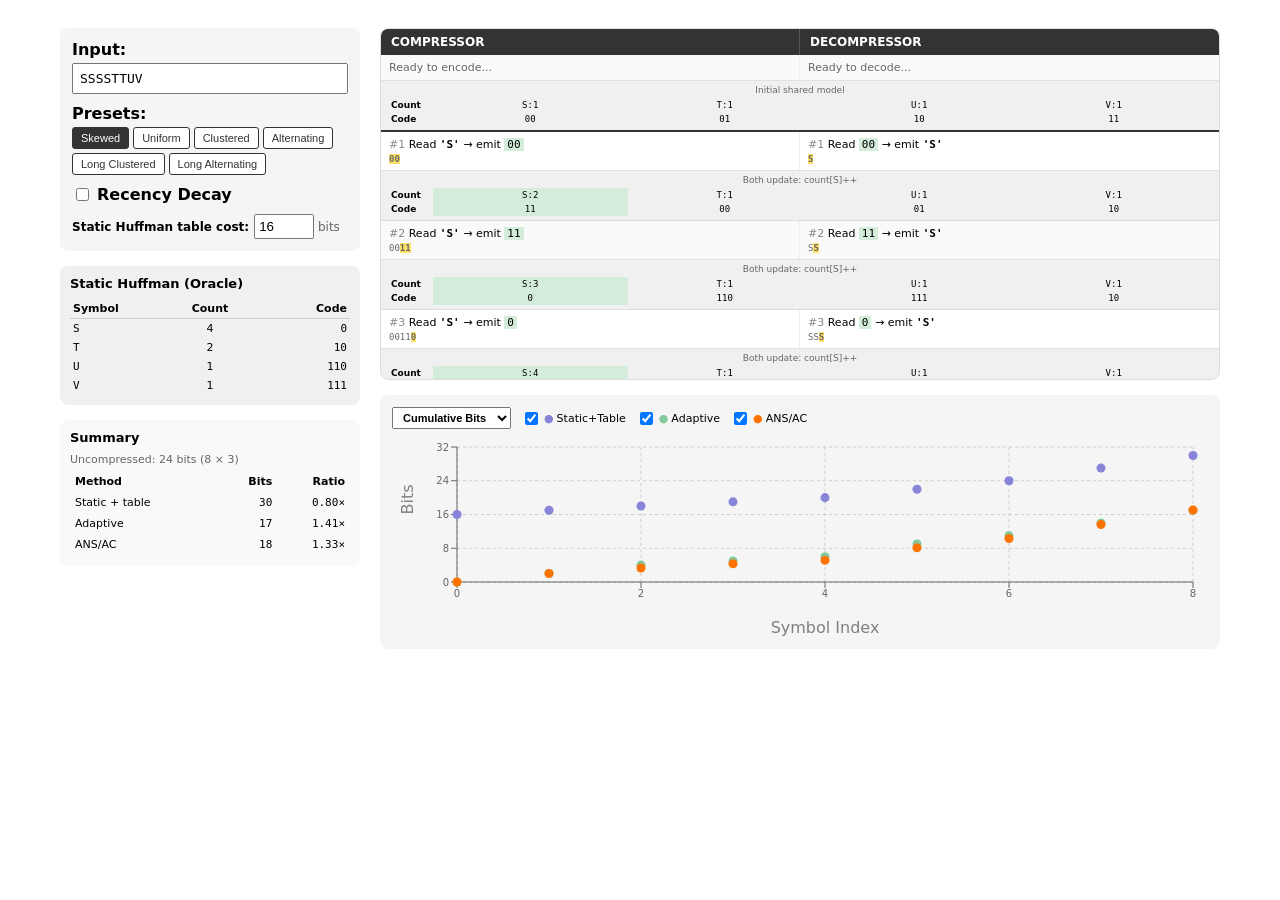
==== compression-viz/index.html @ 817ab871 "added visualization for adaptive huffman for meeting" ====
<!DOCTYPE html>
<html lang="en">
  <head>
    <meta charset="UTF-8" />
    <meta name="viewport" content="width=device-width, initial-scale=1.0" />
    <title>Adaptive Huffman Visualization</title>
    <script type="module" crossorigin src="/compression-viz/assets/index-W7mDSTbH.js"></script>
  </head>
  <body>
    <div id="root"></div>
  </body>
</html>
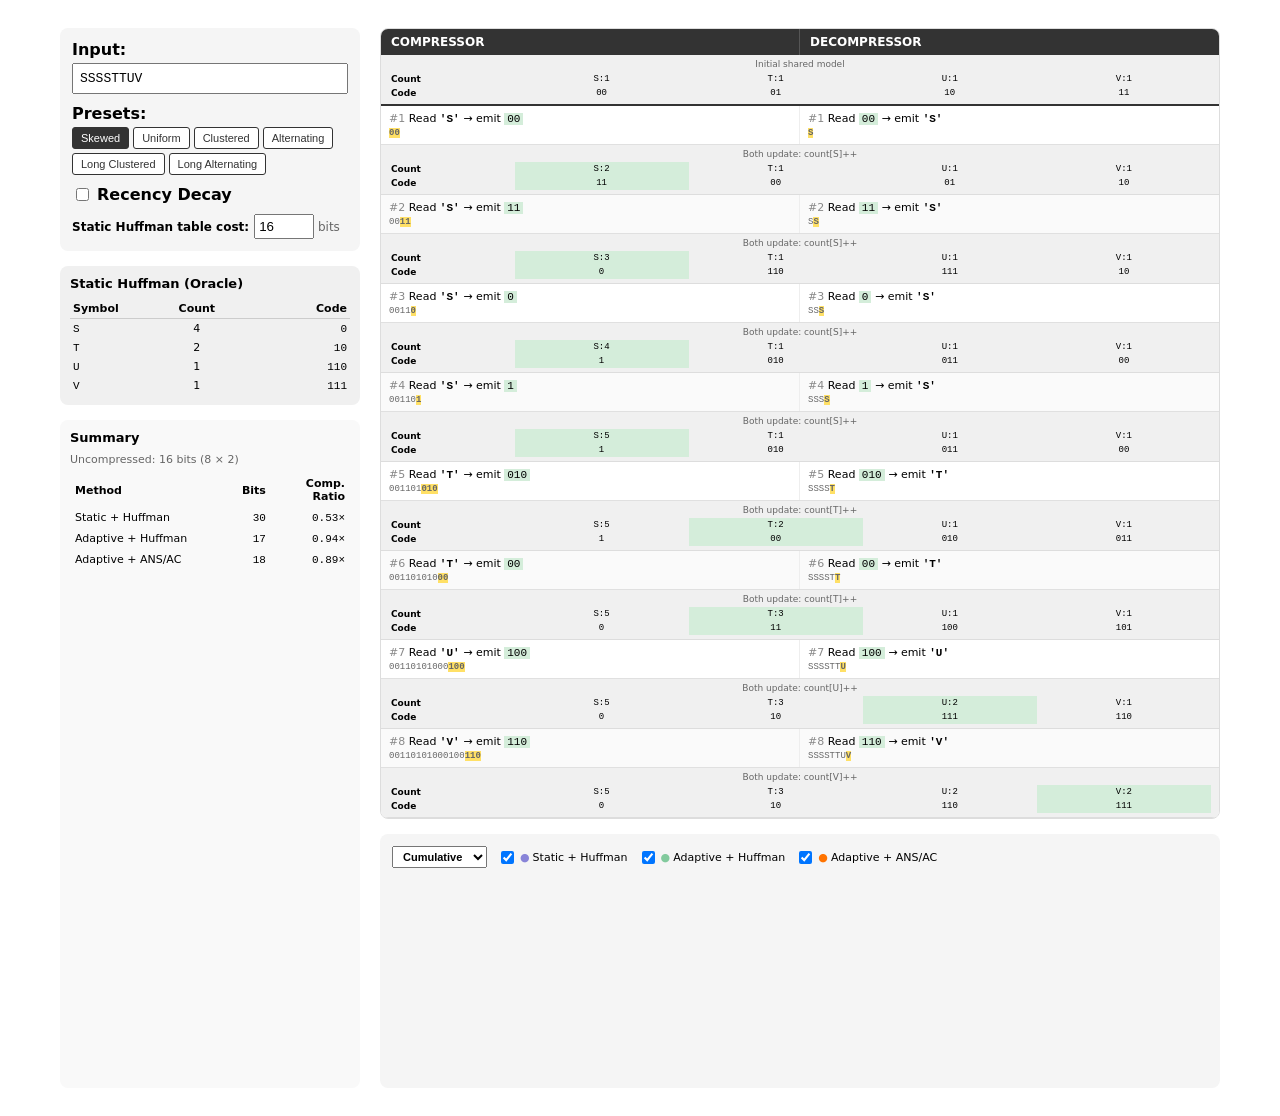
==== commit be6e1759: "updated visualization to fix peeves." ====
--- a/compression-viz/index.html
+++ b/compression-viz/index.html
@@ -4,7 +4,7 @@
     <meta charset="UTF-8" />
     <meta name="viewport" content="width=device-width, initial-scale=1.0" />
     <title>Adaptive Huffman Visualization</title>
-    <script type="module" crossorigin src="/compression-viz/assets/index-W7mDSTbH.js"></script>
+    <script type="module" crossorigin src="/compression-viz/assets/index-DNrYWA7s.js"></script>
   </head>
   <body>
     <div id="root"></div>
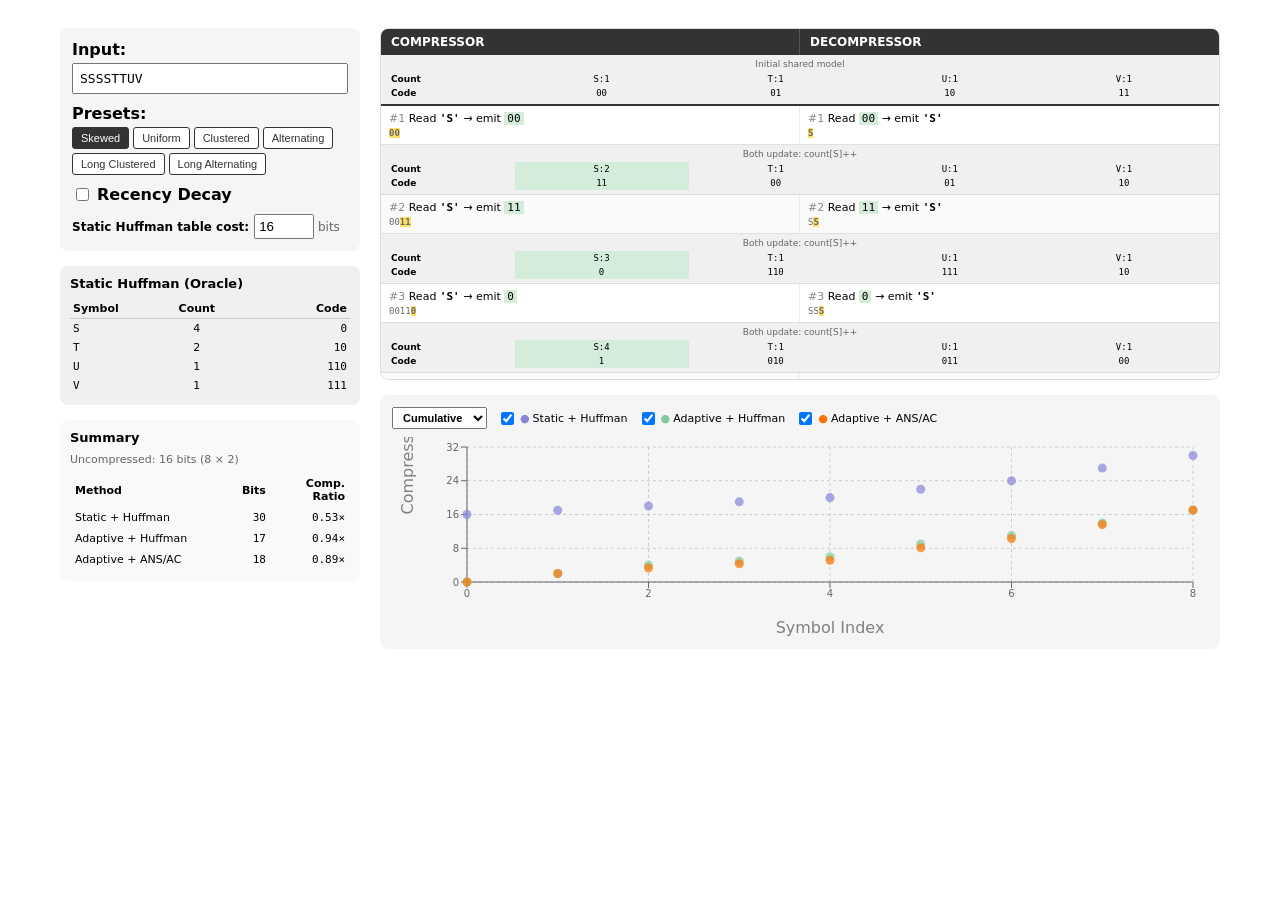
==== commit cd476004: "fixed bugs with layout." ====
--- a/compression-viz/index.html
+++ b/compression-viz/index.html
@@ -4,7 +4,7 @@
     <meta charset="UTF-8" />
     <meta name="viewport" content="width=device-width, initial-scale=1.0" />
     <title>Adaptive Huffman Visualization</title>
-    <script type="module" crossorigin src="/compression-viz/assets/index-DNrYWA7s.js"></script>
+    <script type="module" crossorigin src="/compression-viz/assets/index-KgJOQcyf.js"></script>
   </head>
   <body>
     <div id="root"></div>
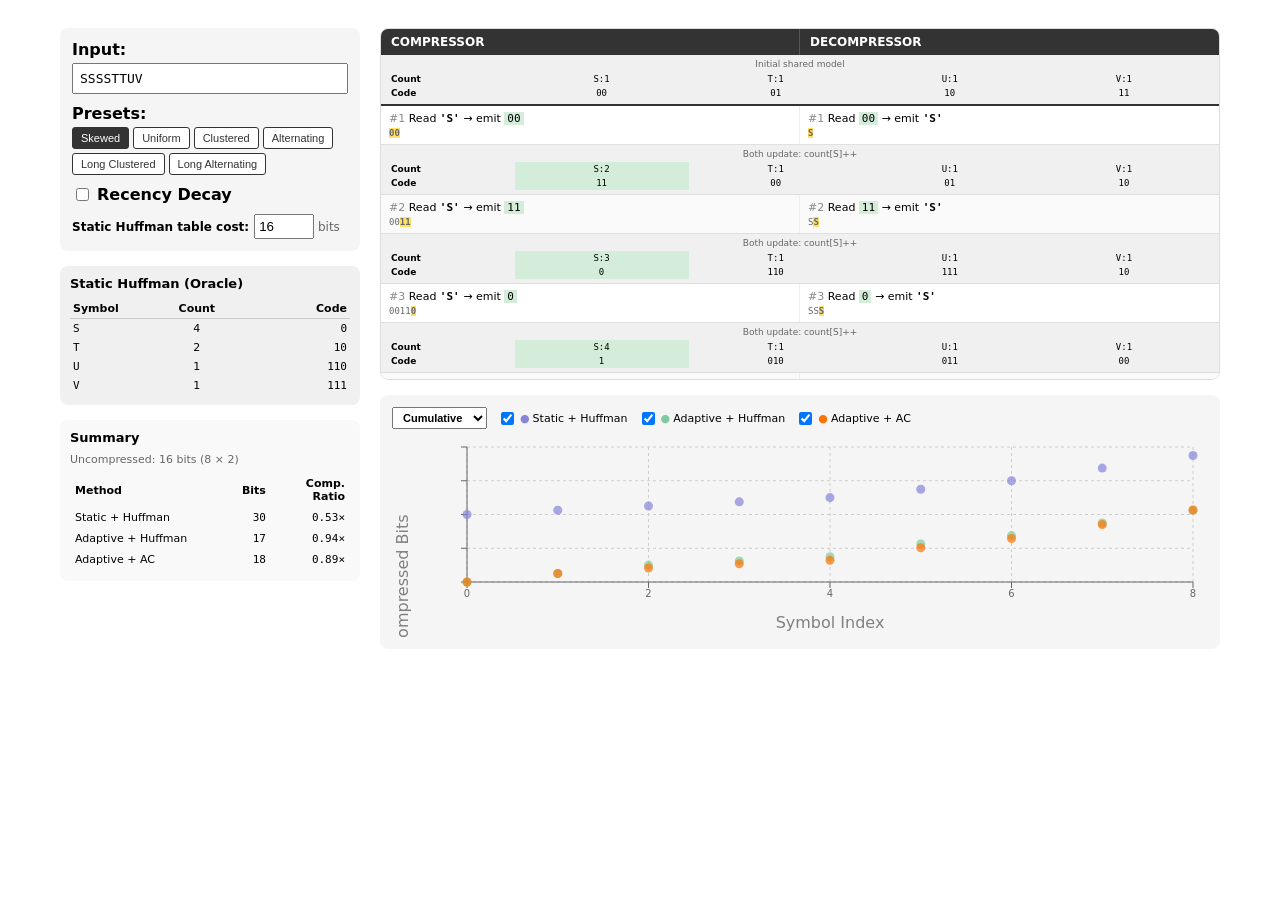
==== commit a65012ba: "polish" ====
--- a/compression-viz/index.html
+++ b/compression-viz/index.html
@@ -4,7 +4,7 @@
     <meta charset="UTF-8" />
     <meta name="viewport" content="width=device-width, initial-scale=1.0" />
     <title>Adaptive Huffman Visualization</title>
-    <script type="module" crossorigin src="/compression-viz/assets/index-KgJOQcyf.js"></script>
+    <script type="module" crossorigin src="/compression-viz/assets/index-B8ceDWiL.js"></script>
   </head>
   <body>
     <div id="root"></div>
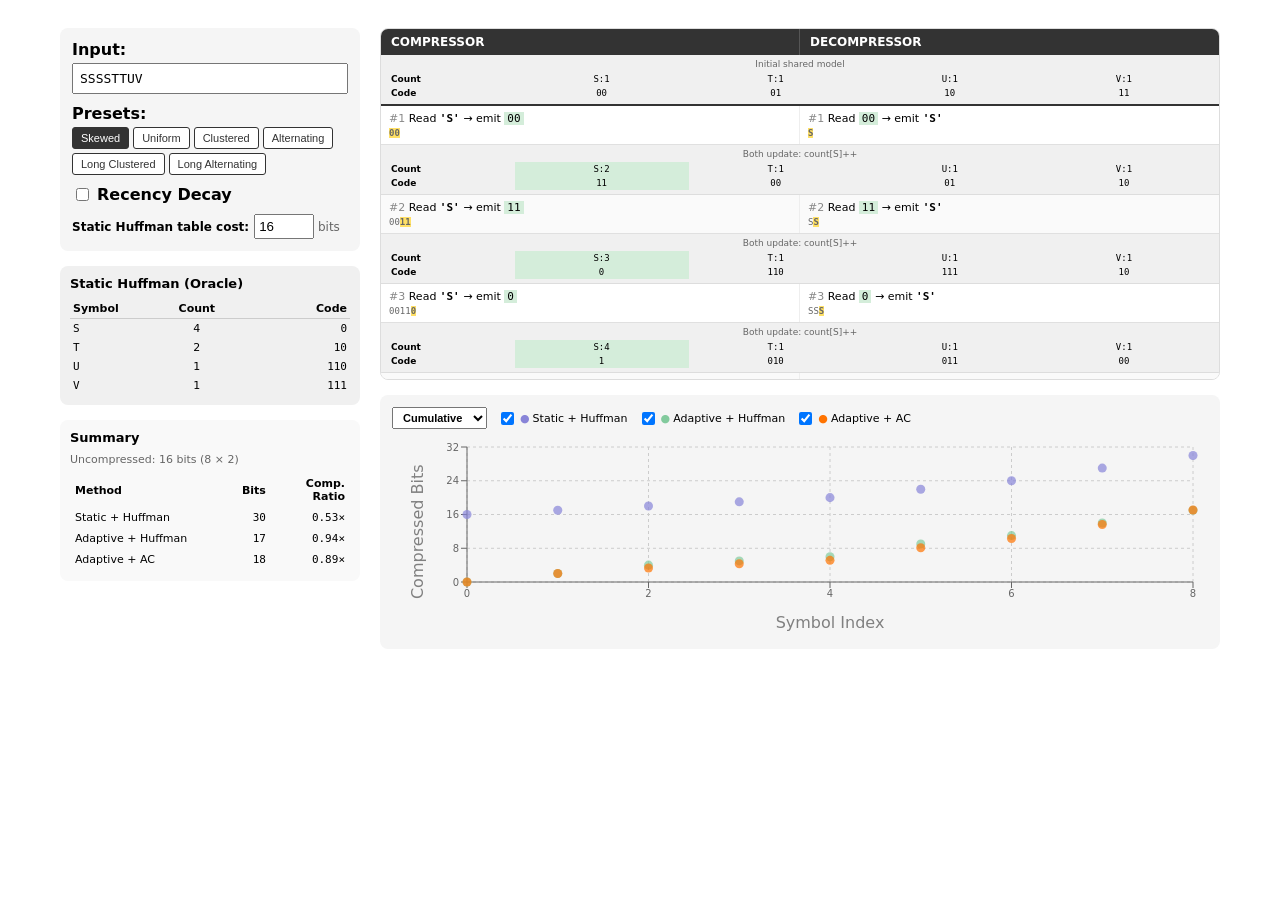
==== commit 066c8cf5: "forgot to rebuild" ====
--- a/compression-viz/index.html
+++ b/compression-viz/index.html
@@ -4,7 +4,7 @@
     <meta charset="UTF-8" />
     <meta name="viewport" content="width=device-width, initial-scale=1.0" />
     <title>Adaptive Huffman Visualization</title>
-    <script type="module" crossorigin src="/compression-viz/assets/index-B8ceDWiL.js"></script>
+    <script type="module" crossorigin src="/compression-viz/assets/index-qQmbCuxm.js"></script>
   </head>
   <body>
     <div id="root"></div>
